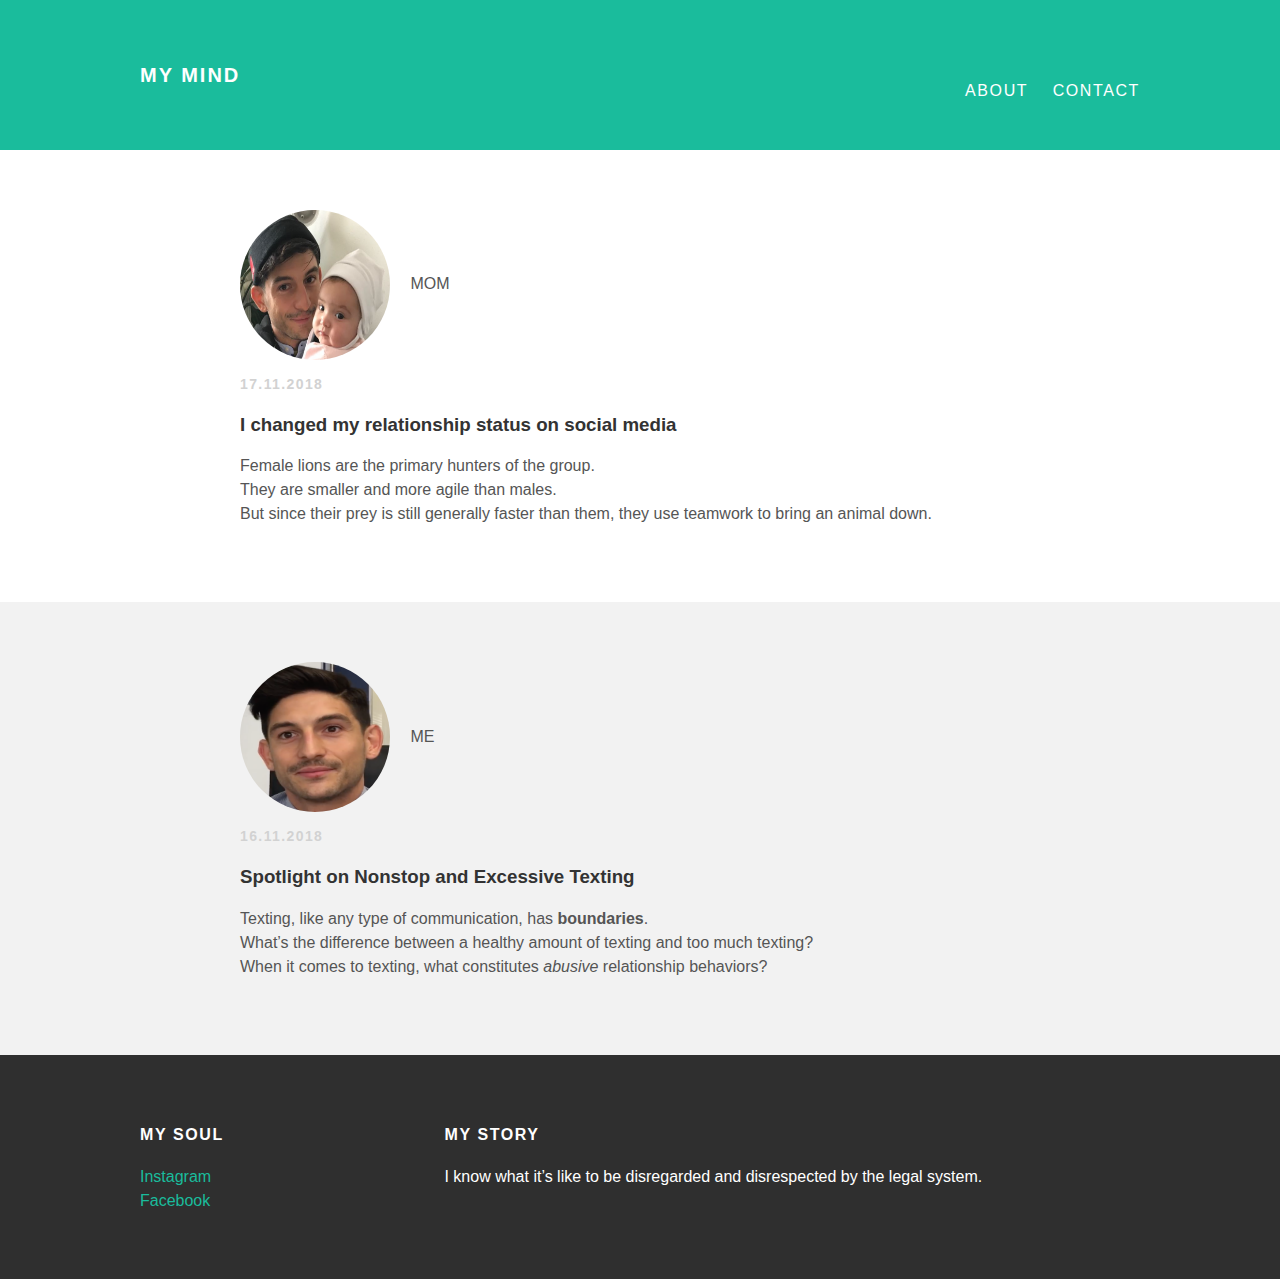
==== index.html @ fa4e851c "Add files via upload" ====
<!DOCTYPE html>
<html>
  <head>
    <title>my mind</title>
    <link rel="stylesheet" type="text/css" href="styles.css">
  </head>
  <body>
    <div id="header">
      <div class="container">
        <a id="header-title" href="index.html">my mind</a>
        <ul id="header-nav">
          <li><a href="about.html">About</a></li>
          <li><a href="mailto:efeok9@gmail.com">Contact</a></li>
        </ul>
      </div>
    </div>
    <div id="content">
      <div class="post-container">
        <div class="post">
          <div class="post-author">
            <img src="mom.png">
            <span>MOM</span>
          </div>
          <p class="post-date">17.11.2018</p>
          <h3 class="post-title">I changed my relationship status on social media</h3>
          <div class="post-content">
            <p>
              Female lions are the primary hunters of the group.
              <br>
              They are smaller and more agile than males.
              <br>
              But since their prey is still generally faster than them, they use teamwork to bring an animal down.
            </p>
          </div>
        </div>
      </div>
      <div class="post-container">
        <div class="post">
          <div class="post-author">
            <img src="me.png">
            <span>ME</span>
          </div>
          <p class="post-date">16.11.2018</p>
          <h3 class="post-title">Spotlight on Nonstop and Excessive Texting</h3>
          <div class="post-content">
            <p>
              Texting, like any type of communication, has <strong>boundaries</strong>.
              <br>
              What’s the difference between a healthy amount of texting and too much texting?
              <br>
              When it comes to texting, what constitutes <em>abusive</em> relationship behaviors?
            </p>
          </div>
        </div>
      </div>
    </div>
    <div id="footer">
      <div class="container">
        <div class="column">
          <h4>my soul</h4>
          <p>
            <a href="https://www.instagram.com/oook17/">Instagram</a>
            <br>
            <a href="https://www.facebook.com/AysenStollen">Facebook</a>
          </p>
        </div>
        <div class="column">
          <h4>my story</h4>
          <p>I know what it’s like to be disregarded and disrespected by the legal system.</p>
        </div>
      </div>
    </div>
  </body>
</html>
---- styles.css ----
@import url(http:
  //fonts.googleapis.com/css?
  family=Montserrat:400,700);

body {
  color: #555;
  margin: 0;

  font-family: 'Montserrat', sans-serif;
}

#header {
  background-color: #1abc9c;
  height: 150px;
  line-height: 150px;
}

#header a {
  color: white;
  text-decoration: none;

  text-transform: uppercase;
  letter-spacing: 0.1em;
}

#header a:hover {
  color: #222;
}

#header-title {
  display: block;
  float: left;

  font-size: 20px;
  font-weight: bold;
}

#header-nav {
  display: block;
  float: right;
}

#header-nav li {
  display: inline;
  padding-left: 20px;
}

.container {
  max-width: 1000px;
  margin: 0 auto;
}

#footer {
  background-color: #2f2f2f;
  padding: 50px 0;
}

.column {
  min-width: 300px;
  display: inline-block;
  vertical-align: top;
}

#footer h4 {
  color: white;
  text-transform: uppercase;
  letter-spacing: 0.1em;
}

#footer p {
  color: white;
}

a {
  color: #1abc9c;
  text-decoration: none;
}
a:hover {
  color: #F6A623;
}

.post, .about {
  max-width: 800px;
  margin: 0 auto;
  padding: 60px 0;
}

.post-author img {
  width: 150px;
  height: 150px;
  vertical-align: middle;
}

.post-author span {
  margin-left: 16px;
}

.post-date {
  color: #D2D2D2;

  font-size: 14px;
  font-weight: bold;

  text-transform: uppercase;
  letter-spacing: 0.1em;
}

h1, h2, h3, h4 {
  color: #333;
}

p {
  line-height: 1.5;
}

.about {
  text-align: center;
}

.post-author img, .about-author img {
  border-radius: 50%;
}

.post-container:nth-child(even) {
  background-color: #f2f2f2;
}
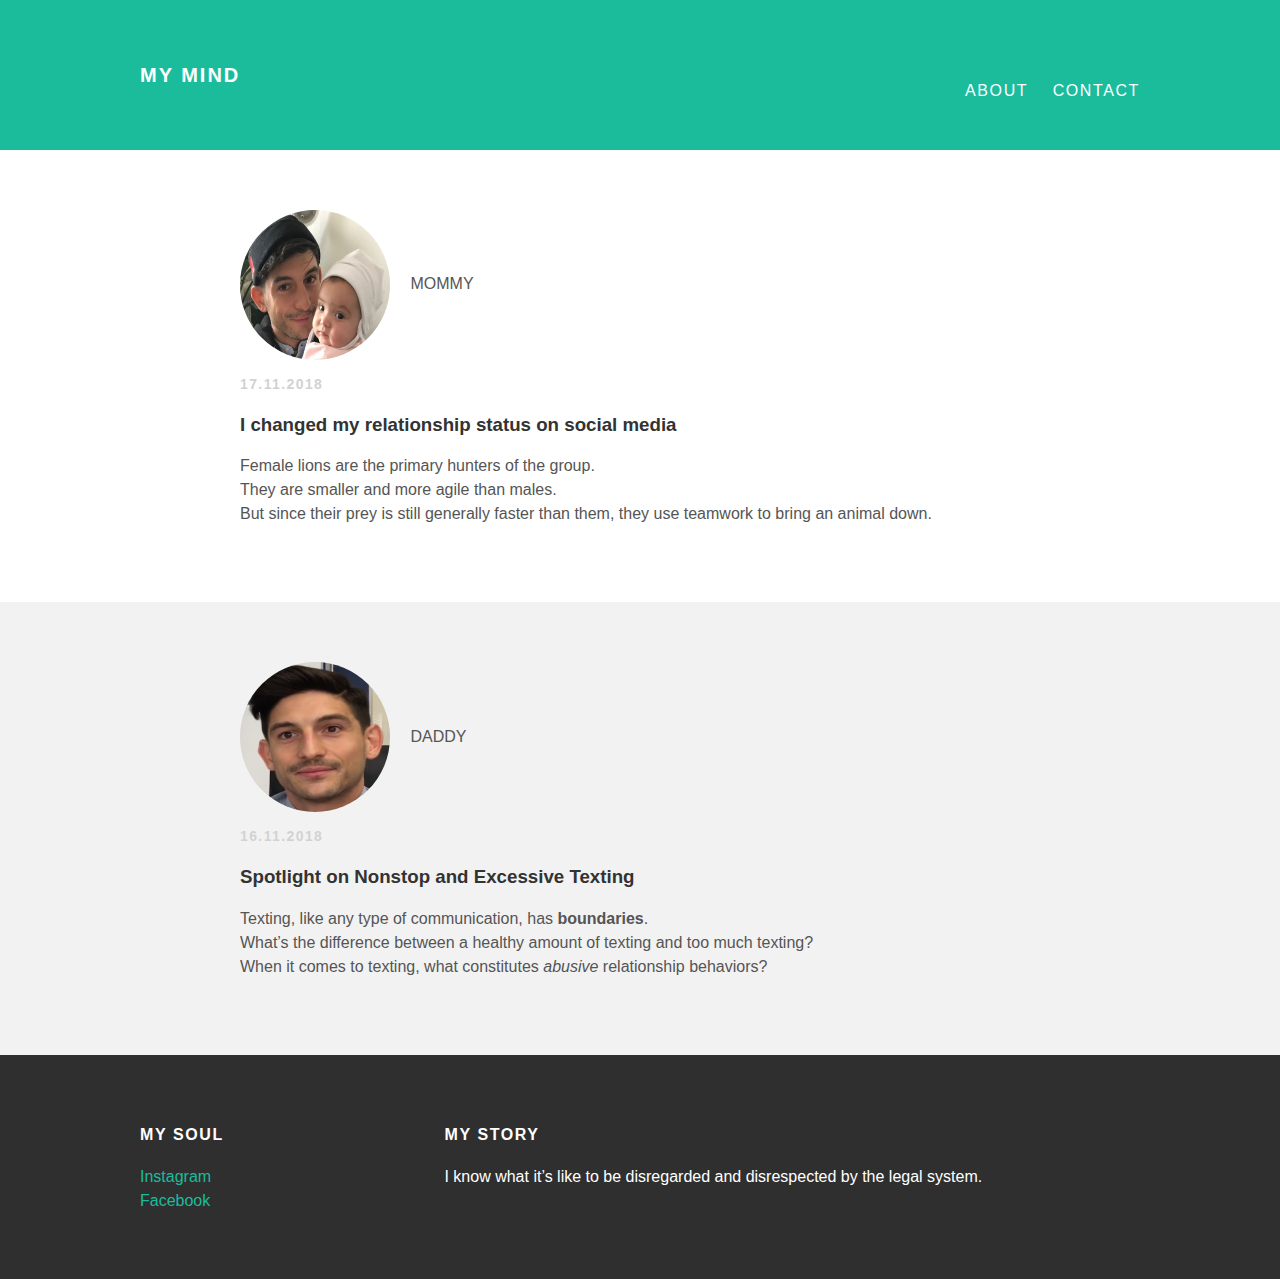
==== commit 9625a029: "Add files via upload" ====
--- a/index.html
+++ b/index.html
@@ -19,7 +19,7 @@
         <div class="post">
           <div class="post-author">
             <img src="mom.png">
-            <span>MOM</span>
+            <span>MOMMY</span>
           </div>
           <p class="post-date">17.11.2018</p>
           <h3 class="post-title">I changed my relationship status on social media</h3>
@@ -37,8 +37,8 @@
       <div class="post-container">
         <div class="post">
           <div class="post-author">
-            <img src="me.png">
-            <span>ME</span>
+            <img src="dad.png">
+            <span>DADDY</span>
           </div>
           <p class="post-date">16.11.2018</p>
           <h3 class="post-title">Spotlight on Nonstop and Excessive Texting</h3>
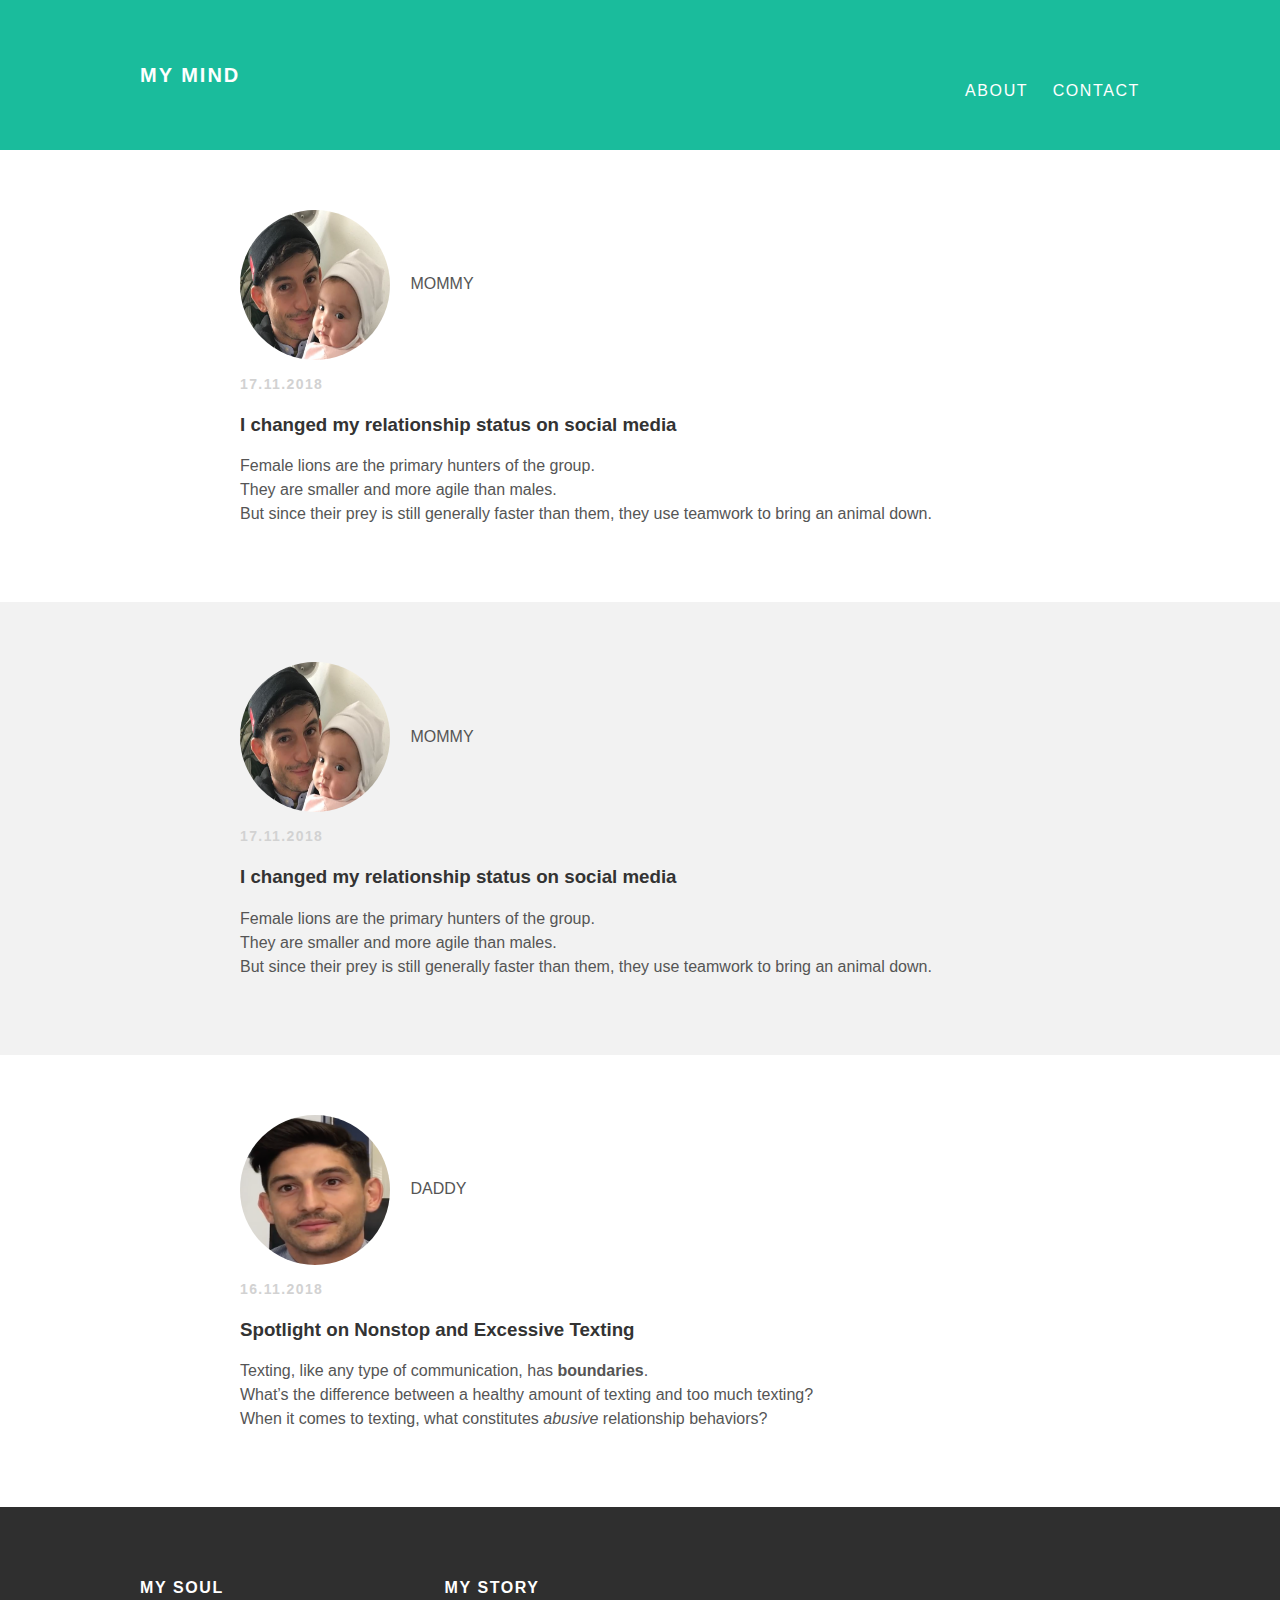
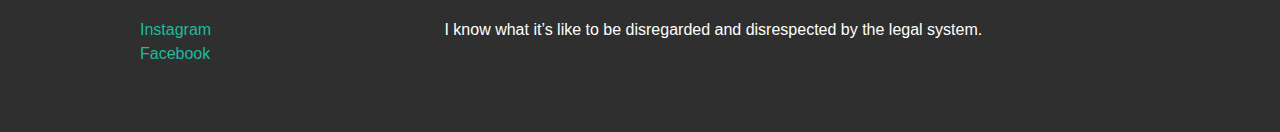
==== commit 9e109e9e: "Update index.html" ====
--- a/index.html
+++ b/index.html
@@ -15,6 +15,25 @@
       </div>
     </div>
     <div id="content">
+      <div class="post-container">
+        <div class="post">
+          <div class="post-author">
+            <img src="mom.png">
+            <span>MOMMY</span>
+          </div>
+          <p class="post-date">17.11.2018</p>
+          <h3 class="post-title">I changed my relationship status on social media</h3>
+          <div class="post-content">
+            <p>
+              Female lions are the primary hunters of the group.
+              <br>
+              They are smaller and more agile than males.
+              <br>
+              But since their prey is still generally faster than them, they use teamwork to bring an animal down.
+            </p>
+          </div>
+        </div>
+      </div>
       <div class="post-container">
         <div class="post">
           <div class="post-author">
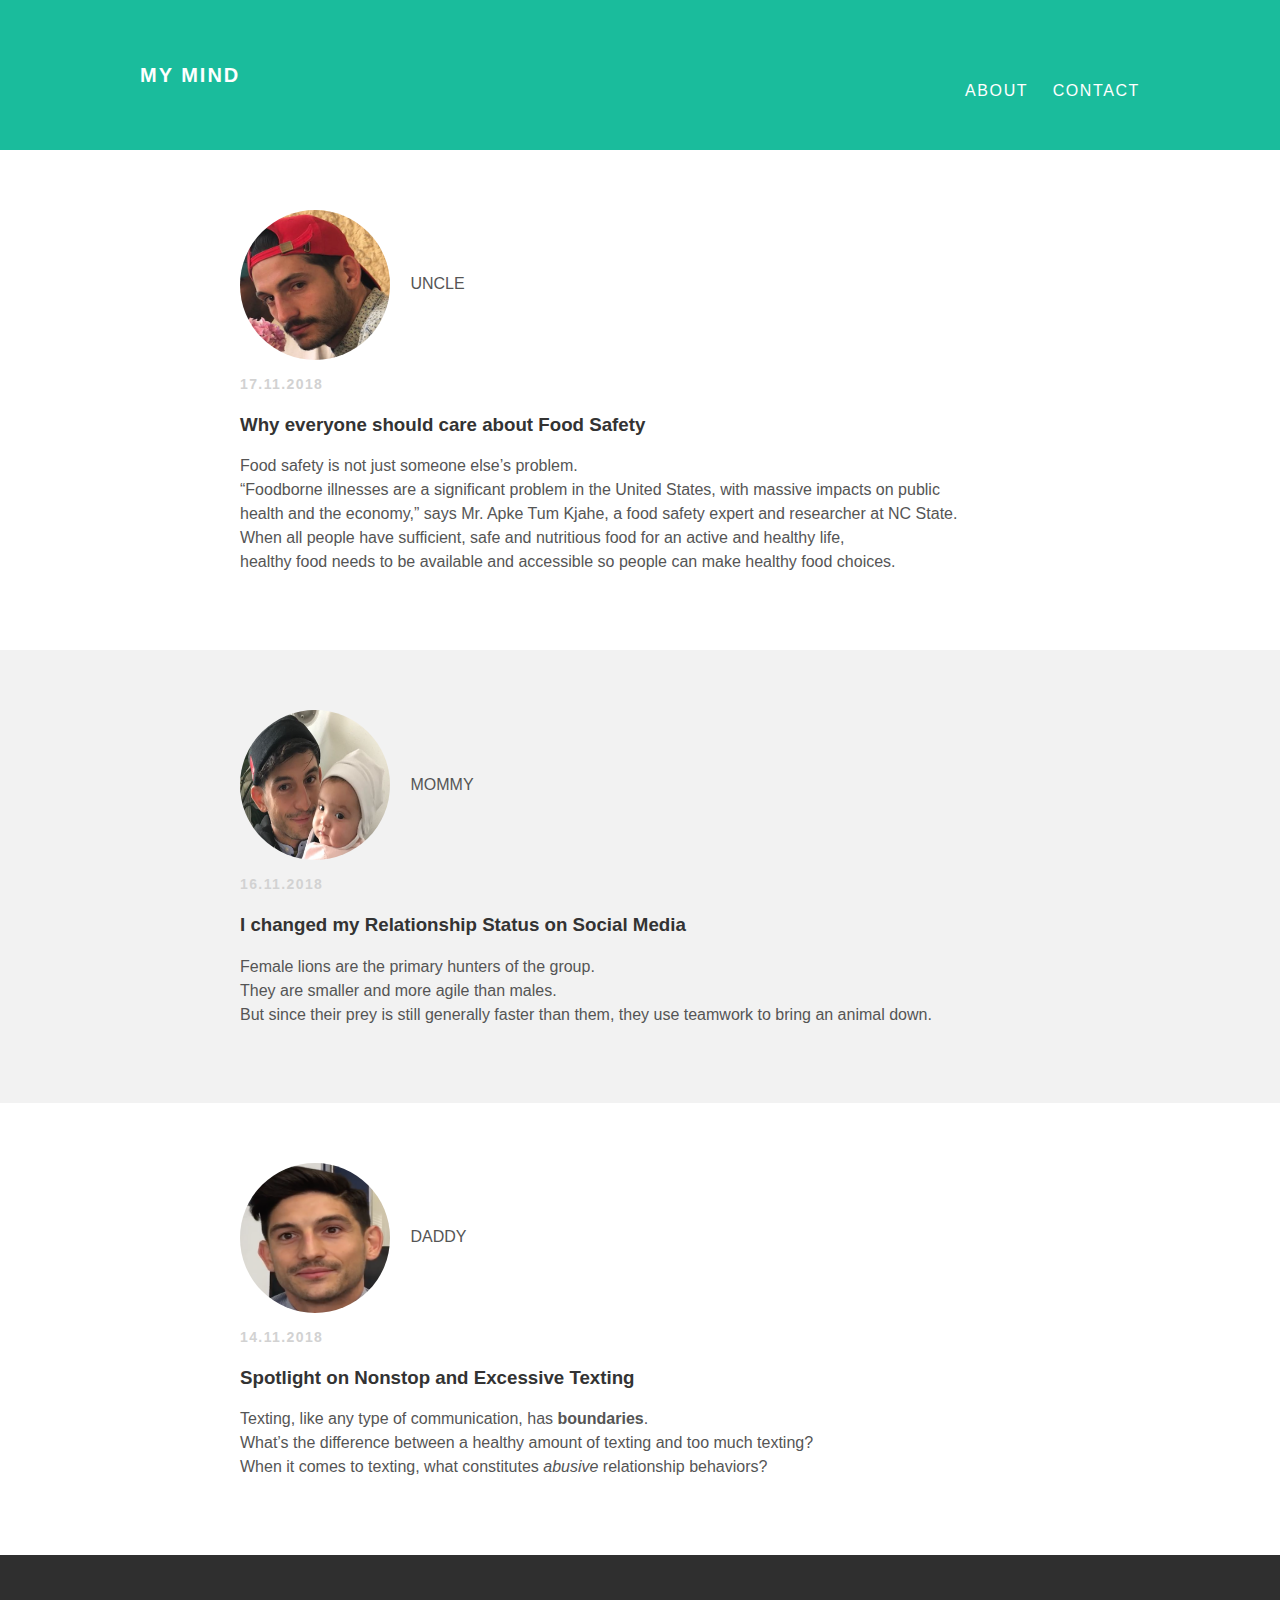
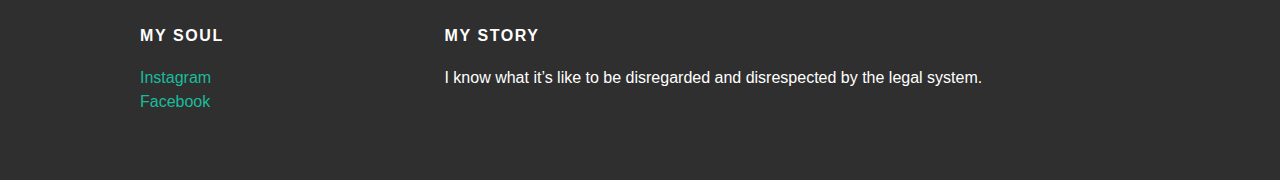
==== commit 1edc7eec: "Update index.html" ====
--- a/index.html
+++ b/index.html
@@ -18,18 +18,22 @@
       <div class="post-container">
         <div class="post">
           <div class="post-author">
-            <img src="mom.png">
-            <span>MOMMY</span>
+            <img src="uncle.png">
+            <span>UNCLE</span>
           </div>
           <p class="post-date">17.11.2018</p>
-          <h3 class="post-title">I changed my relationship status on social media</h3>
+          <h3 class="post-title">Why everyone should care about Food Safety</h3>
           <div class="post-content">
             <p>
-              Female lions are the primary hunters of the group.
+              Food safety is not just someone else’s problem. 
               <br>
-              They are smaller and more agile than males.
+              “Foodborne illnesses are a significant problem in the United States, with massive impacts on public 
               <br>
-              But since their prey is still generally faster than them, they use teamwork to bring an animal down.
+              health and the economy,” says Mr. Apke Tum Kjahe, a food safety expert and researcher at NC State.
+              <br>
+              When all people have sufficient, safe and nutritious food for an active and healthy life, 
+              <br>
+              healthy food needs to be available and accessible so people can make healthy food choices.
             </p>
           </div>
         </div>
@@ -40,8 +44,8 @@
             <img src="mom.png">
             <span>MOMMY</span>
           </div>
-          <p class="post-date">17.11.2018</p>
-          <h3 class="post-title">I changed my relationship status on social media</h3>
+          <p class="post-date">16.11.2018</p>
+          <h3 class="post-title">I changed my Relationship Status on Social Media</h3>
           <div class="post-content">
             <p>
               Female lions are the primary hunters of the group.
@@ -59,7 +63,7 @@
             <img src="dad.png">
             <span>DADDY</span>
           </div>
-          <p class="post-date">16.11.2018</p>
+          <p class="post-date">14.11.2018</p>
           <h3 class="post-title">Spotlight on Nonstop and Excessive Texting</h3>
           <div class="post-content">
             <p>
